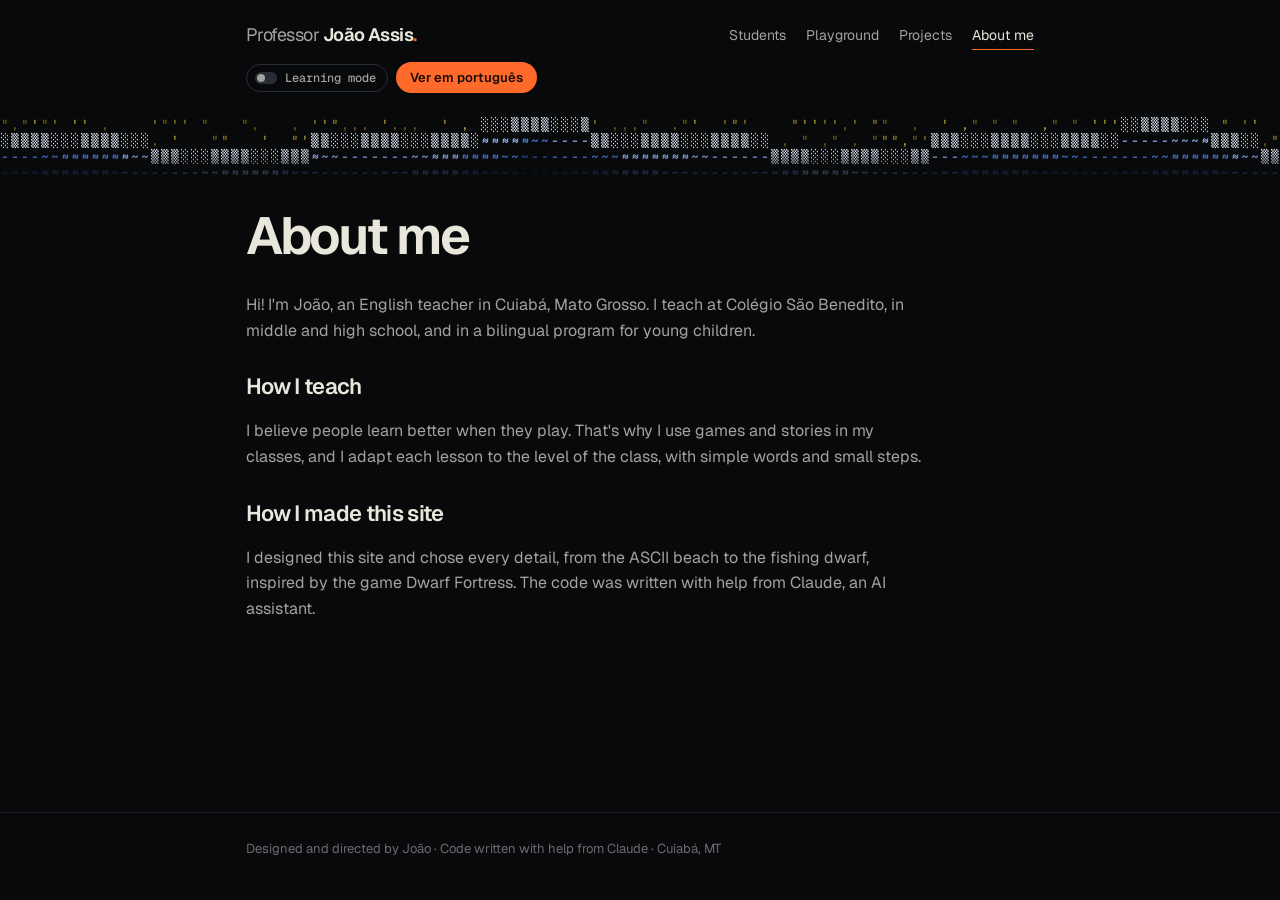
==== about/index.html @ b0049478 "First version of the site: home scene, students hub and Colégio São Benedito materials page Co-Autho" ====
<!doctype html>
<html lang="en">
<head>
<meta charset="utf-8">
<meta name="viewport" content="width=device-width, initial-scale=1, viewport-fit=cover">
<title data-pt="Sobre mim · Professor João Assis">About me · Professor João Assis</title>
<meta name="description" content="Who I am and how I teach.">
<meta name="theme-color" content="#08090b">
<meta property="og:title" content="About me · Professor João Assis">
<meta property="og:description" content="Who I am and how I teach.">
<link rel="icon" href="../assets/favicon.svg" type="image/svg+xml">
<script>try{if(localStorage.getItem('joao-lang')==='pt'){document.documentElement.classList.add('pt-wait');setTimeout(function(){document.documentElement.classList.remove('pt-wait')},1500)}}catch(e){}</script>
<link rel="preconnect" href="https://fonts.googleapis.com">
<link rel="preconnect" href="https://fonts.gstatic.com" crossorigin>
<link rel="stylesheet" href="https://fonts.googleapis.com/css2?family=Geist:wght@300..700&family=Geist+Mono:wght@400;500&display=swap">
<link rel="stylesheet" href="../assets/site.css">
</head>
<body>
<a class="skip" href="#main" data-pt="Pular para o conteúdo">Skip to content</a>
<div class="wrap">
  <header class="bar">
    <a class="mark" href="../" aria-label="Professor João Assis, home" data-pt-aria="Professor João Assis, início"><span class="pre">Professor</span> João Assis<span class="dot">.</span></a>
    <nav aria-label="Main" data-pt-aria="Principal">
      <a href="../students/" data-pt="Alunos">Students</a>
      <a href="../playground/" data-pt="Playground">Playground</a>
      <a href="../projects/" data-pt="Projetos">Projects</a>
      <a href="../about/" data-pt="Sobre mim" aria-current="page">About me</a>
    </nav>
    <div class="lang">
      <button type="button" class="learn-btn" id="learnBtn" aria-pressed="false" title="Underline harder words and show them in Portuguese"><i></i>Learning mode</button>
      <button type="button" class="lang-btn" id="langBtn" lang="pt-BR">Ver em português</button>
    </div>
  </header>
  <p class="learn-hint">Learning mode is on: tap or point at the underlined words to see them in Portuguese.</p>
</div>
<div class="wave" aria-hidden="true"><canvas></canvas></div>

<main class="wrap page" id="main">
  <div class="page-head">
    <h1 data-pt="Sobre mim">About me</h1>
  </div>
  <div class="prose">
    <p data-pt="Oi! Eu sou o João, professor de inglês em Cuiabá, Mato Grosso. Dou aula no Colégio São Benedito, para o Fundamental II e o Ensino Médio, e num programa bilíngue para crianças pequenas.">Hi! I'm João, an English teacher in Cuiabá, Mato Grosso. I teach at Colégio São Benedito, in middle and high school, and in a <span class="lw" data-tr="bilíngue">bilingual</span> program for young children.</p>
    <h2 data-pt="Como eu ensino">How I teach</h2>
    <p data-pt="Eu acredito que a gente aprende melhor brincando. Por isso uso jogos e histórias nas aulas e adapto o conteúdo ao nível de cada turma, com palavras simples e passos pequenos.">I <span class="lw" data-tr="acredito">believe</span> people learn better when they play. That's why I use games and stories in my classes, and I <span class="lw" data-tr="adapto">adapt</span> each lesson to the level of the class, with simple words and small steps.</p>
    <h2 data-pt="Como eu fiz este site">How I made this site</h2>
    <p data-pt="Eu desenhei este site e decidi cada detalhe, da praia em ASCII ao anão pescador, inspirado no jogo Dwarf Fortress. O código foi escrito com a ajuda do Claude, um assistente de inteligência artificial.">I <span class="lw" data-tr="projetei">designed</span> this site and chose every <span class="lw" data-tr="detalhe">detail</span>, from the ASCII beach to the fishing dwarf, <span class="lw" data-tr="inspirado">inspired</span> by the game Dwarf Fortress. The code was written with help from Claude, an AI <span class="lw" data-tr="assistente">assistant</span>.</p>
  </div>
</main>

<footer class="site"><div class="wrap">
  <span data-pt="Criado e dirigido por João · Código escrito com ajuda do Claude · Cuiabá, MT">Designed and directed by João · Code written with help from Claude · Cuiabá, MT</span>
</div></footer>
<script src="../assets/site.js"></script>
</body>
</html>
---- assets/site.css ----
/* João · shared styles. Calm sans-serif on near-black, one orange accent, ASCII water as the signature. */
:root{
  --void:#08090b;
  --panel:#0f1115;
  --ink:#e9e6dc;
  --soft:#a3a39d;
  --dim:#6b6c70;
  --line:#1c1e23;
  --line-2:#2a2d33;
  --water:#5a8ae6;
  --sand:#c4a838;
  --magma:#ff6a2b;
  --magma-ink:#1a0c04;
  --f-sans:"Geist","Helvetica Neue",Arial,system-ui,sans-serif;
  --f-mono:"Geist Mono",ui-monospace,Menlo,Consolas,monospace;
  --ease:cubic-bezier(.2,.7,.2,1);
  color-scheme:dark;
}
*,*::before,*::after{box-sizing:border-box}
html{-webkit-text-size-adjust:100%}
html,body{background:var(--void);color:var(--ink);margin:0}
body{font-family:var(--f-sans);font-size:16px;line-height:1.6;-webkit-font-smoothing:antialiased;-moz-osx-font-smoothing:grayscale;text-rendering:optimizeLegibility;min-height:100vh;display:flex;flex-direction:column}
.pt-wait body{visibility:hidden}
img{max-width:100%}
a{color:inherit;text-decoration:none}
:focus-visible{outline:2px solid var(--magma);outline-offset:3px;border-radius:2px}
[hidden]{display:none!important}
.wrap{width:100%;max-width:820px;margin:0 auto;padding-left:max(16px,env(safe-area-inset-left,0px));padding-right:max(16px,env(safe-area-inset-right,0px))}
.skip{position:absolute;left:12px;top:-60px;z-index:60;background:var(--ink);color:var(--void);padding:8px 14px;border-radius:999px;font-size:14px}
.skip:focus{top:12px}

/* header */
.bar{display:flex;flex-wrap:wrap;align-items:center;gap:12px 26px;padding-block:20px}
.mark{font-weight:650;font-size:18px;letter-spacing:-.03em;margin-right:auto}
.mark .dot{color:var(--magma)}
.mark .pre{color:var(--soft);font-weight:400}
.bar nav{display:flex;flex-wrap:wrap;gap:6px 20px;font-size:14px}
.bar nav a{color:var(--soft);transition:color .25s var(--ease);padding-block:4px}
.bar nav a:hover,.bar nav a[aria-current="page"]{color:var(--ink)}
.bar nav a[aria-current="page"]{box-shadow:inset 0 -1px 0 var(--magma)}
.lang{display:flex;align-items:center;gap:8px}
.lang-btn{font:600 13px/1 var(--f-sans);color:var(--magma-ink);background:var(--magma);border:0;border-radius:999px;padding:9px 14px;cursor:pointer;transition:transform .25s var(--ease),background .25s var(--ease);white-space:nowrap}
.lang-btn:hover{background:#ff8247;transform:translateY(-1px)}
.learn-btn{display:inline-flex;align-items:center;gap:8px;font:500 12px/1 var(--f-mono);color:var(--soft);background:none;border:1px solid var(--line-2);border-radius:999px;padding:7px 11px 7px 8px;cursor:pointer;transition:color .25s var(--ease),border-color .25s var(--ease);white-space:nowrap}
.learn-btn:hover{color:var(--ink);border-color:#3a3d44}
.learn-btn i{width:22px;height:12px;border-radius:999px;background:var(--line-2);position:relative;transition:background .25s var(--ease)}
.learn-btn i::after{content:"";position:absolute;top:2px;left:2px;width:8px;height:8px;border-radius:50%;background:var(--soft);transition:transform .25s var(--ease),background .25s var(--ease)}
.learn-btn[aria-pressed="true"]{color:var(--ink);border-color:#2d3f63}
.learn-btn[aria-pressed="true"] i{background:#2d4b86}
.learn-btn[aria-pressed="true"] i::after{transform:translateX(10px);background:#cfe0ff}
.learn-hint{display:none;margin:-6px 0 0;padding:8px 12px;border-radius:8px;background:#101826;border:1px solid #1d2b45;font-size:13px;color:#b9c9e6}
body.learning .learn-hint{display:block}

/* learning mode: dotted words with a translation bubble */
.lw{position:relative}
body.learning .lw{text-decoration:underline dotted var(--water);text-decoration-thickness:1.5px;text-underline-offset:4px;cursor:help;border-radius:2px}
body.learning .lw:hover::after,body.learning .lw:focus::after{content:attr(data-tr);position:absolute;left:50%;bottom:calc(100% + 6px);transform:translateX(-50%);z-index:30;background:#e9e6dc;color:#14161a;font:500 13px/1.3 var(--f-sans);letter-spacing:0;padding:5px 9px;border-radius:6px;white-space:nowrap;pointer-events:none;box-shadow:0 6px 18px rgba(0,0,0,.45)}
body.learning .lw:hover,body.learning .lw:focus{color:var(--ink);background:rgba(90,138,230,.14);outline:none}

/* shared bits */
.kicker{font-family:var(--f-mono);font-size:12px;letter-spacing:.08em;text-transform:uppercase;color:var(--dim);margin:0 0 6px;font-weight:400}
.chip{font-family:var(--f-mono);font-size:11px;letter-spacing:.06em;text-transform:uppercase;color:var(--dim);white-space:nowrap}
.chip::before{content:"";display:inline-block;width:6px;height:6px;border-radius:50%;margin-right:6px;vertical-align:1px;background:var(--c,var(--dim))}
.chip.game{--c:var(--magma)} .chip.map{--c:var(--sand)} .chip.tool{--c:var(--water)}
.btn{display:inline-flex;align-items:center;justify-content:center;gap:8px;font:500 14px/1 var(--f-sans);color:var(--ink);background:none;border:1px solid var(--line-2);border-radius:999px;padding:10px 16px;cursor:pointer;transition:border-color .25s var(--ease),background .25s var(--ease),transform .25s var(--ease);white-space:nowrap}
.btn:hover{border-color:#41454d;transform:translateY(-1px)}
.btn.primary{background:var(--ink);color:var(--void);border-color:var(--ink)}
.btn.primary:hover{background:#fff}
.btn svg{width:15px;height:15px;flex:none}

/* inner pages */
.wave{position:relative;height:64px;margin-top:4px}
.wave canvas{position:absolute;inset:0;width:100%;height:100%;display:block}
.wave::after{content:"";position:absolute;inset:auto 0 0;height:28px;background:linear-gradient(to bottom,rgba(8,9,11,0),var(--void));pointer-events:none}
main{flex:1}
.page{padding-block:28px 56px;display:grid;gap:28px;align-content:start}
.crumbs{font:400 13px var(--f-mono);color:var(--dim);display:flex;flex-wrap:wrap;gap:8px}
.crumbs a{color:var(--soft)}
.crumbs a:hover{color:var(--ink)}
.page-head{display:grid;gap:12px}
.page-head h1{font-weight:650;font-size:clamp(32px,6vw,52px);line-height:1.05;letter-spacing:-.045em;margin:0;text-wrap:balance}
.page-head h1 span{color:var(--soft);font-weight:400}
.lead{margin:0;max-width:60ch;color:var(--soft);font-size:17px}
.prose{display:grid;gap:14px;max-width:62ch}
.prose p{margin:0;color:var(--soft)}
.prose h2{margin:12px 0 0;font-size:22px;font-weight:600;letter-spacing:-.03em;color:var(--ink)}

/* list rows shared by home and hubs */
.index{list-style:none;margin:0;padding:0;display:grid}
.index a{display:grid;grid-template-columns:minmax(0,13rem) minmax(0,1fr) auto;align-items:baseline;gap:6px 24px;padding:20px 0;border-top:1px solid var(--line)}
.index li:last-child a{border-bottom:1px solid var(--line)}
.index strong{font-size:22px;font-weight:600;letter-spacing:-.03em;transition:color .3s var(--ease)}
.index span{color:var(--soft)}
.index .arw{color:var(--dim);transition:transform .35s var(--ease),color .3s var(--ease)}
.index a:hover strong,.index a:focus-visible strong{color:var(--magma)}
.index a:hover .arw{transform:translateX(4px);color:var(--magma)}

.cards{list-style:none;margin:0;padding:0;display:grid;grid-template-columns:repeat(2,minmax(0,1fr));gap:14px}
.cards>li{display:grid;align-content:start;gap:8px;padding:18px;border:1px solid var(--line);border-radius:10px;transition:border-color .3s var(--ease),transform .35s var(--ease)}
.cards>li:hover{border-color:#34373e;transform:translateY(-2px)}
.cards .top{display:flex;justify-content:space-between;align-items:center;gap:12px}
.cards h3{margin:0;font-size:17px;font-weight:600;letter-spacing:-.02em}
.cards p{margin:0;color:var(--soft);font-size:15px}
.cards a.more{color:var(--water);font-size:14px}
.cards a.more:hover{color:var(--ink)}

footer.site{border-top:1px solid var(--line);margin-top:auto}
footer.site .wrap{display:flex;flex-wrap:wrap;justify-content:space-between;align-items:center;gap:8px 20px;padding-block:26px 40px;font-size:13px;color:var(--dim)}
footer.site button{font:inherit;color:var(--soft);background:none;border:1px solid var(--line);padding:5px 12px;border-radius:999px;cursor:pointer;transition:color .25s var(--ease),border-color .25s var(--ease)}
footer.site button:hover{color:var(--ink);border-color:#3a3d44}

@media (max-width:620px){
  .bar{gap:12px 18px}
  .mark .pre{display:none}
  .bar nav{order:3;width:100%;gap:4px 18px}
  .index a{grid-template-columns:minmax(0,1fr) auto}
  .index a>strong{grid-column:1;grid-row:1}
  .index a>.arw{grid-column:2;grid-row:1}
  .index a>span{grid-column:1/-1;grid-row:2}
  .cards{grid-template-columns:minmax(0,1fr)}
}
@media (prefers-reduced-motion:reduce){*{transition:none!important;animation:none!important}}
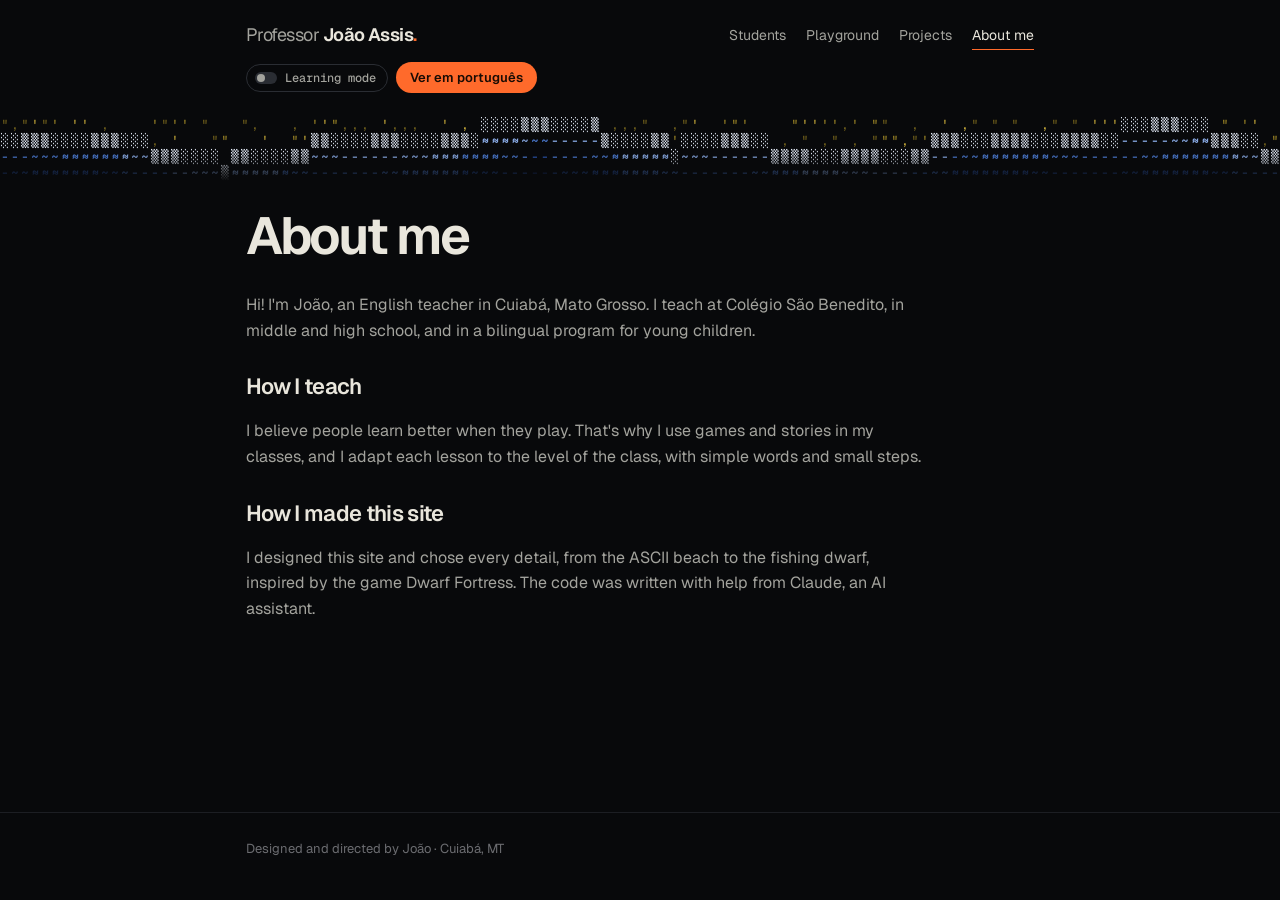
==== commit d0cdc671: "Footer: credit João only" ====
--- a/about/index.html
+++ b/about/index.html
@@ -49,7 +49,7 @@
 </main>
 
 <footer class="site"><div class="wrap">
-  <span data-pt="Criado e dirigido por João · Código escrito com ajuda do Claude · Cuiabá, MT">Designed and directed by João · Code written with help from Claude · Cuiabá, MT</span>
+  <span data-pt="Criado e dirigido por João · Cuiabá, MT">Designed and directed by João · Cuiabá, MT</span>
 </div></footer>
 <script src="../assets/site.js"></script>
 </body>
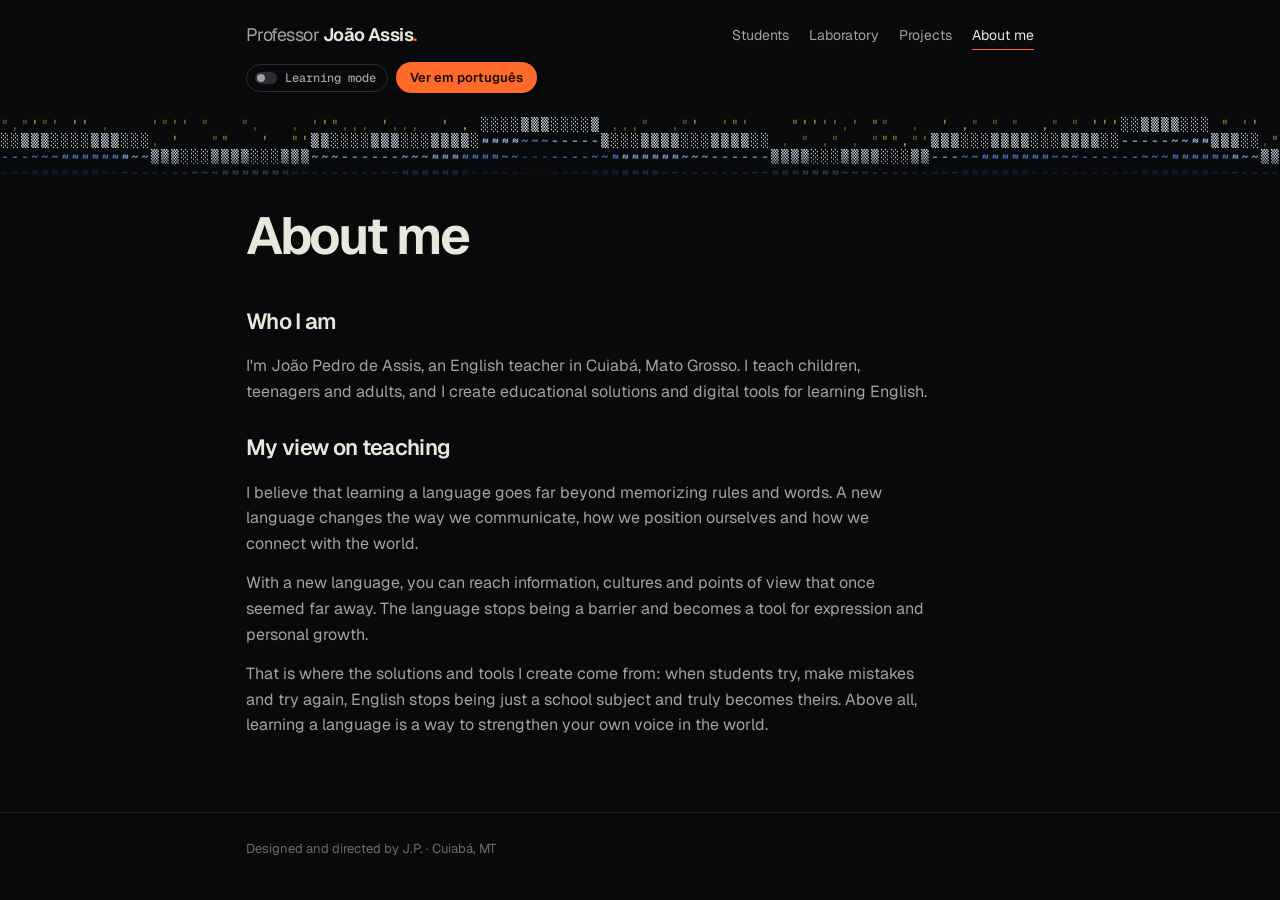
==== commit 13dedbf8: "Laboratory with Verbie, new About page and footer" ====
--- a/about/index.html
+++ b/about/index.html
@@ -22,7 +22,7 @@
     <a class="mark" href="../" aria-label="Professor João Assis, home" data-pt-aria="Professor João Assis, início"><span class="pre">Professor</span> João Assis<span class="dot">.</span></a>
     <nav aria-label="Main" data-pt-aria="Principal">
       <a href="../students/" data-pt="Alunos">Students</a>
-      <a href="../playground/" data-pt="Playground">Playground</a>
+      <a href="../laboratory/" data-pt="Laboratório">Laboratory</a>
       <a href="../projects/" data-pt="Projetos">Projects</a>
       <a href="../about/" data-pt="Sobre mim" aria-current="page">About me</a>
     </nav>
@@ -40,16 +40,17 @@
     <h1 data-pt="Sobre mim">About me</h1>
   </div>
   <div class="prose">
-    <p data-pt="Oi! Eu sou o João, professor de inglês em Cuiabá, Mato Grosso. Dou aula no Colégio São Benedito, para o Fundamental II e o Ensino Médio, e num programa bilíngue para crianças pequenas.">Hi! I'm João, an English teacher in Cuiabá, Mato Grosso. I teach at Colégio São Benedito, in middle and high school, and in a <span class="lw" data-tr="bilíngue">bilingual</span> program for young children.</p>
-    <h2 data-pt="Como eu ensino">How I teach</h2>
-    <p data-pt="Eu acredito que a gente aprende melhor brincando. Por isso uso jogos e histórias nas aulas e adapto o conteúdo ao nível de cada turma, com palavras simples e passos pequenos.">I <span class="lw" data-tr="acredito">believe</span> people learn better when they play. That's why I use games and stories in my classes, and I <span class="lw" data-tr="adapto">adapt</span> each lesson to the level of the class, with simple words and small steps.</p>
-    <h2 data-pt="Como eu fiz este site">How I made this site</h2>
-    <p data-pt="Eu desenhei este site e decidi cada detalhe, da praia em ASCII ao anão pescador, inspirado no jogo Dwarf Fortress. O código foi escrito com a ajuda do Claude, um assistente de inteligência artificial.">I <span class="lw" data-tr="projetei">designed</span> this site and chose every <span class="lw" data-tr="detalhe">detail</span>, from the ASCII beach to the fishing dwarf, <span class="lw" data-tr="inspirado">inspired</span> by the game Dwarf Fortress. The code was written with help from Claude, an AI <span class="lw" data-tr="assistente">assistant</span>.</p>
+    <h2 data-pt="Quem eu sou">Who I am</h2>
+    <p data-pt="Sou João Pedro de Assis, professor de inglês em Cuiabá, Mato Grosso. Leciono para crianças, adolescentes e adultos e desenvolvo soluções educacionais e ferramentas digitais voltadas ao aprendizado do idioma.">I'm João Pedro de Assis, an English teacher in Cuiabá, Mato Grosso. I teach children, <span class="lw" data-tr="adolescentes">teenagers</span> and <span class="lw" data-tr="adultos">adults</span>, and I <span class="lw" data-tr="crio, desenvolvo">create</span> educational <span class="lw" data-tr="soluções">solutions</span> and digital <span class="lw" data-tr="ferramentas">tools</span> for learning English.</p>
+    <h2 data-pt="Minha visão de ensino">My view on teaching</h2>
+    <p data-pt="Acredito que o estudo de uma língua vai muito além da memorização de regras ou palavras. Aprender um novo idioma é um processo de emancipação: amplia a forma como nos comunicamos, nos posicionamos e nos relacionamos com o mundo.">I <span class="lw" data-tr="acredito">believe</span> that learning a language goes far beyond <span class="lw" data-tr="decorar, memorizar">memorizing</span> <span class="lw" data-tr="regras">rules</span> and words. A new language changes the way we communicate, how we position ourselves and how we <span class="lw" data-tr="nos relacionamos">connect</span> with the world.</p>
+    <p data-pt="Ao desenvolver um novo idioma, o aluno conquista acesso a informações, culturas e perspectivas que antes pareciam distantes. A língua deixa de ser uma barreira e passa a ser uma ferramenta de expressão e de crescimento pessoal.">With a new language, you can <span class="lw" data-tr="alcançar, acessar">reach</span> information, cultures and <span class="lw" data-tr="pontos de vista">points of view</span> that once seemed far away. The language stops being a <span class="lw" data-tr="barreira">barrier</span> and becomes a tool for expression and personal <span class="lw" data-tr="crescimento">growth</span>.</p>
+    <p data-pt="É dessa convicção que nascem as soluções e ferramentas que desenvolvo: quando o aluno experimenta, erra e tenta novamente, o idioma deixa de ser conteúdo escolar e passa a ser, de fato, seu. Estudar línguas é, acima de tudo, um caminho para fortalecer a própria voz no mundo.">That is where the solutions and tools I create come from: when students try, make <span class="lw" data-tr="erros">mistakes</span> and try again, English stops being just a school subject and <span class="lw" data-tr="de fato">truly</span> becomes theirs. Above all, learning a language is a way to <span class="lw" data-tr="fortalecer">strengthen</span> your own voice in the world.</p>
   </div>
 </main>
 
 <footer class="site"><div class="wrap">
-  <span data-pt="Criado e dirigido por João · Cuiabá, MT">Designed and directed by João · Cuiabá, MT</span>
+  <span data-pt="Criado e dirigido por J.P. · Cuiabá, MT">Designed and directed by J.P. · Cuiabá, MT</span>
 </div></footer>
 <script src="../assets/site.js"></script>
 </body>
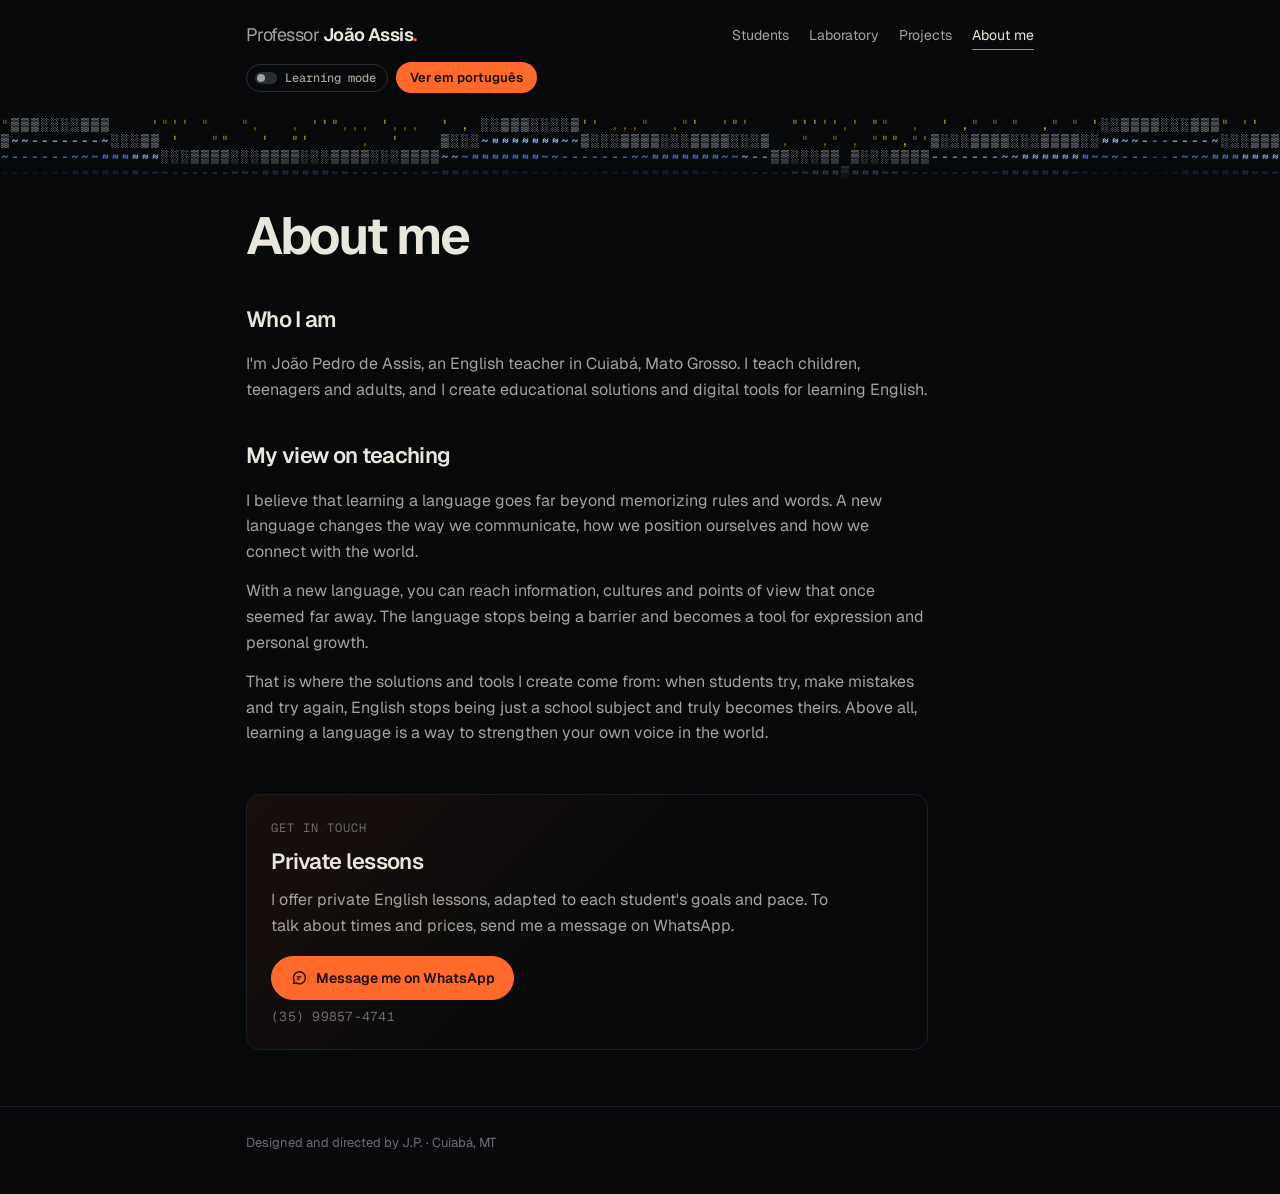
==== commit 46c1c993: "Add 'Get in touch' section with WhatsApp button on home and About Co-Authored-By: Claude Opus 5.5 <n" ====
--- a/about/index.html
+++ b/about/index.html
@@ -47,6 +47,17 @@
     <p data-pt="Ao desenvolver um novo idioma, o aluno conquista acesso a informações, culturas e perspectivas que antes pareciam distantes. A língua deixa de ser uma barreira e passa a ser uma ferramenta de expressão e de crescimento pessoal.">With a new language, you can <span class="lw" data-tr="alcançar, acessar">reach</span> information, cultures and <span class="lw" data-tr="pontos de vista">points of view</span> that once seemed far away. The language stops being a <span class="lw" data-tr="barreira">barrier</span> and becomes a tool for expression and personal <span class="lw" data-tr="crescimento">growth</span>.</p>
     <p data-pt="É dessa convicção que nascem as soluções e ferramentas que desenvolvo: quando o aluno experimenta, erra e tenta novamente, o idioma deixa de ser conteúdo escolar e passa a ser, de fato, seu. Estudar línguas é, acima de tudo, um caminho para fortalecer a própria voz no mundo.">That is where the solutions and tools I create come from: when students try, make <span class="lw" data-tr="erros">mistakes</span> and try again, English stops being just a school subject and <span class="lw" data-tr="de fato">truly</span> becomes theirs. Above all, learning a language is a way to <span class="lw" data-tr="fortalecer">strengthen</span> your own voice in the world.</p>
   </div>
+  <section class="contact" aria-labelledby="k-contact">
+    <div>
+      <p class="kicker" id="k-contact" data-pt="Fale comigo">Get in touch</p>
+      <h2 data-pt="Aulas particulares"><span class="lw" data-tr="aulas particulares">Private lessons</span></h2>
+      <p data-pt="Ofereço aulas particulares de inglês, com conteúdo adaptado aos objetivos e ao ritmo de cada aluno. Para conversar sobre horários e valores, envie-me uma mensagem pelo WhatsApp.">I <span class="lw" data-tr="ofereço">offer</span> private English lessons, <span class="lw" data-tr="adaptadas">adapted</span> to each student's <span class="lw" data-tr="objetivos">goals</span> and <span class="lw" data-tr="ritmo">pace</span>. To talk about times and <span class="lw" data-tr="valores">prices</span>, send me a message on WhatsApp.</p>
+    </div>
+    <div class="contact-act">
+      <a class="btn wa" data-wa href="#" target="_blank" rel="noopener"><svg viewBox="0 0 24 24" fill="none" stroke="currentColor" stroke-width="1.8" stroke-linejoin="round" aria-hidden="true"><path d="M4.5 19.5l1.2-3.6A8 8 0 1 1 8.4 18.6z"/><path d="M9 10.5h6M9 13.5h4"/></svg><span data-pt="Chamar no WhatsApp">Message me on WhatsApp</span></a>
+      <span class="wa-num" data-wa-num></span>
+    </div>
+  </section>
 </main>
 
 <footer class="site"><div class="wrap">
--- a/assets/site.css
+++ b/assets/site.css
@@ -83,7 +83,8 @@
 .lead{margin:0;max-width:60ch;color:var(--soft);font-size:17px}
 .prose{display:grid;gap:14px;max-width:62ch}
 .prose p{margin:0;color:var(--soft)}
-.prose h2{margin:12px 0 0;font-size:22px;font-weight:600;letter-spacing:-.03em;color:var(--ink)}
+.prose h2{margin:22px 0 0;font-size:22px;font-weight:600;letter-spacing:-.03em;color:var(--ink)}
+.prose h2:first-child{margin-top:10px}
 
 /* list rows shared by home and hubs */
 .index{list-style:none;margin:0;padding:0;display:grid}
@@ -104,6 +105,17 @@
 .cards a.more{color:var(--water);font-size:14px}
 .cards a.more:hover{color:var(--ink)}
 
+.contact{display:grid;grid-template-columns:minmax(0,1fr) auto;align-items:end;gap:18px 32px;margin-top:44px;padding:24px;border:1px solid var(--line);border-radius:14px;background:linear-gradient(135deg,rgba(255,106,43,.07),rgba(255,106,43,0) 60%)}
+.contact h2{margin:0 0 8px;font-size:22px;font-weight:600;letter-spacing:-.03em}
+.contact p:not(.kicker){margin:0;color:var(--soft);max-width:52ch}
+.contact-act{display:grid;justify-items:center;gap:8px}
+.btn.wa{background:var(--magma);color:var(--magma-ink);border-color:var(--magma);font-weight:600;padding:12px 18px}
+.btn.wa:hover{background:#ff8247;border-color:#ff8247}
+.btn.wa svg{width:18px;height:18px}
+.wa-num{font:400 13px var(--f-mono);color:var(--dim);letter-spacing:.02em}
+.page .contact{margin-top:20px;max-width:62ch}
+.page .contact{grid-template-columns:minmax(0,1fr)}
+.page .contact-act{justify-items:start}
 footer.site{border-top:1px solid var(--line);margin-top:auto}
 footer.site .wrap{display:flex;flex-wrap:wrap;justify-content:space-between;align-items:center;gap:8px 20px;padding-block:26px 40px;font-size:13px;color:var(--dim)}
 footer.site button{font:inherit;color:var(--soft);background:none;border:1px solid var(--line);padding:5px 12px;border-radius:999px;cursor:pointer;transition:color .25s var(--ease),border-color .25s var(--ease)}
@@ -118,5 +130,7 @@
   .index a>.arw{grid-column:2;grid-row:1}
   .index a>span{grid-column:1/-1;grid-row:2}
   .cards{grid-template-columns:minmax(0,1fr)}
+  .contact{grid-template-columns:minmax(0,1fr);padding:20px}
+  .contact-act{justify-items:start}
 }
 @media (prefers-reduced-motion:reduce){*{transition:none!important;animation:none!important}}
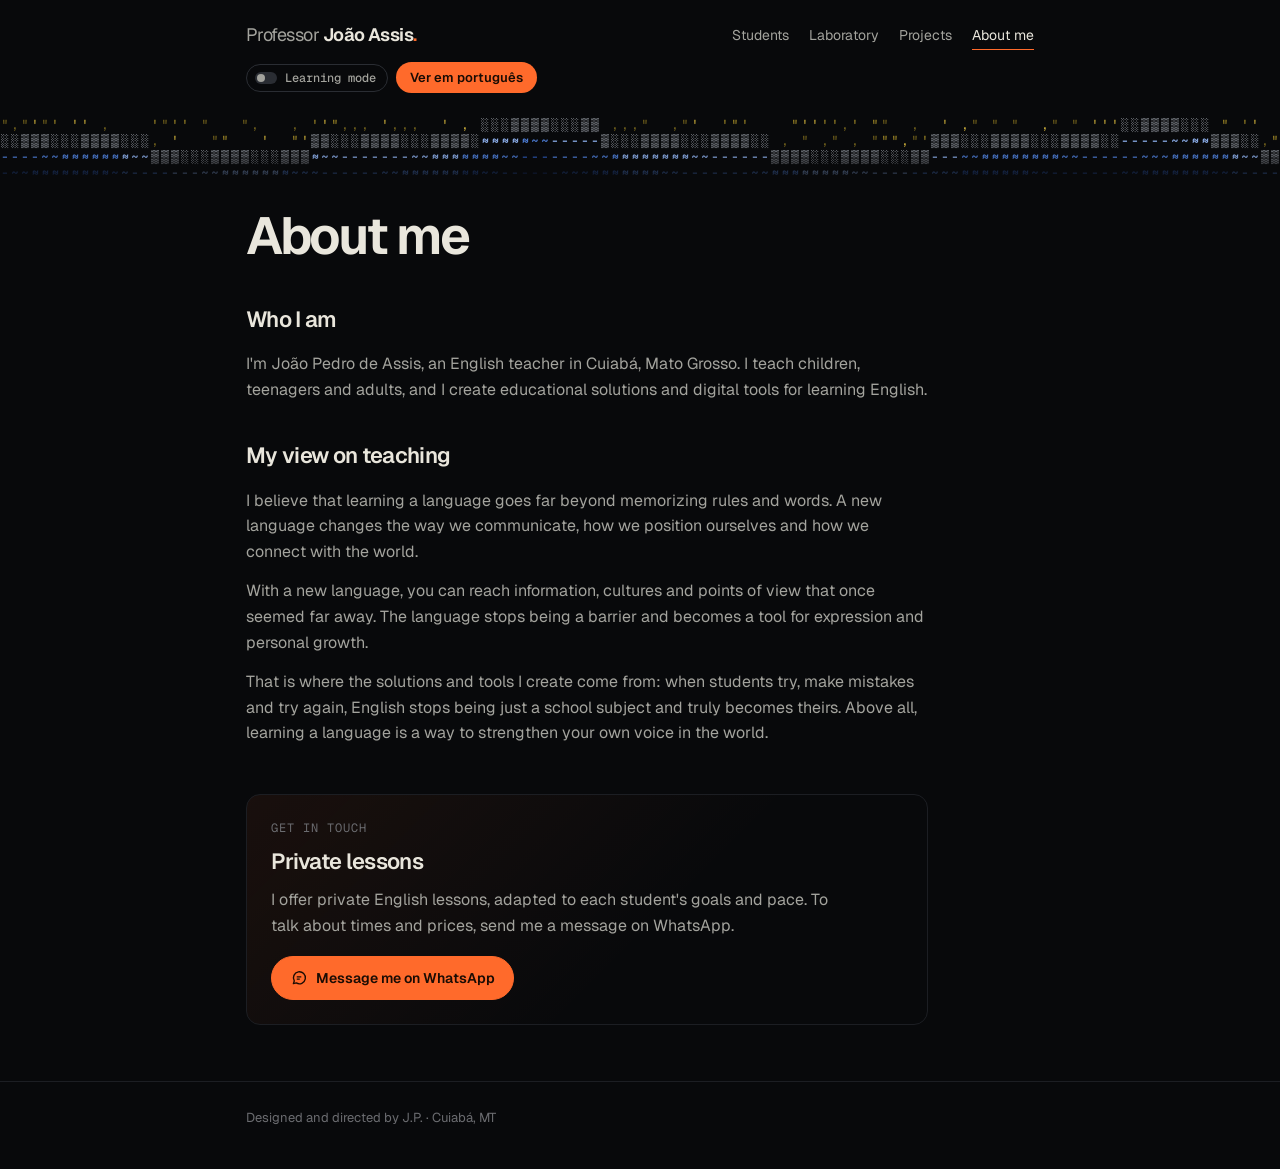
==== commit 094adac8: "Contact: hide the phone number, keep only the WhatsApp button Co-Authored-By: Claude Opus 5.5 <norep" ====
--- a/about/index.html
+++ b/about/index.html
@@ -55,7 +55,6 @@
     </div>
     <div class="contact-act">
       <a class="btn wa" data-wa href="#" target="_blank" rel="noopener"><svg viewBox="0 0 24 24" fill="none" stroke="currentColor" stroke-width="1.8" stroke-linejoin="round" aria-hidden="true"><path d="M4.5 19.5l1.2-3.6A8 8 0 1 1 8.4 18.6z"/><path d="M9 10.5h6M9 13.5h4"/></svg><span data-pt="Chamar no WhatsApp">Message me on WhatsApp</span></a>
-      <span class="wa-num" data-wa-num></span>
     </div>
   </section>
 </main>
--- a/assets/site.css
+++ b/assets/site.css
@@ -112,7 +112,6 @@
 .btn.wa{background:var(--magma);color:var(--magma-ink);border-color:var(--magma);font-weight:600;padding:12px 18px}
 .btn.wa:hover{background:#ff8247;border-color:#ff8247}
 .btn.wa svg{width:18px;height:18px}
-.wa-num{font:400 13px var(--f-mono);color:var(--dim);letter-spacing:.02em}
 .page .contact{margin-top:20px;max-width:62ch}
 .page .contact{grid-template-columns:minmax(0,1fr)}
 .page .contact-act{justify-items:start}
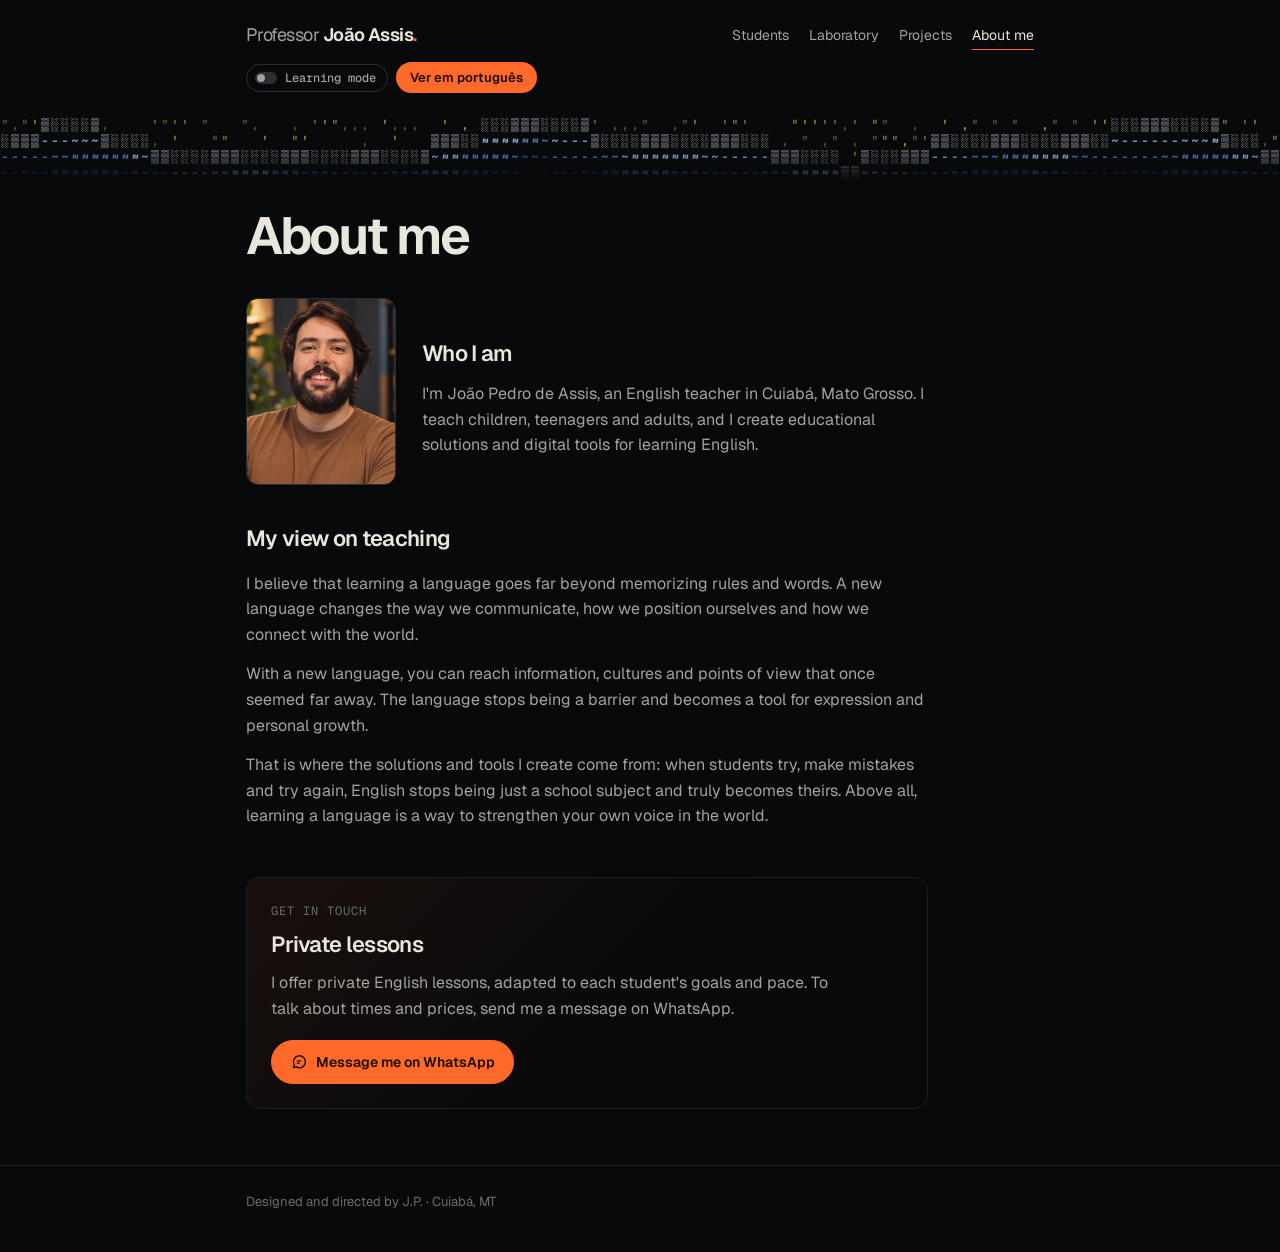
==== commit 9c4da251: "About: add photo Co-Authored-By: Claude Opus 5.5 <noreply@anthropic.com> Claude-Session: https://cla" ====
--- a/about/index.html
+++ b/about/index.html
@@ -40,8 +40,13 @@
     <h1 data-pt="Sobre mim">About me</h1>
   </div>
   <div class="prose">
-    <h2 data-pt="Quem eu sou">Who I am</h2>
+    <div class="me">
+      <img src="img/joao.webp" width="480" height="600" alt="João Pedro de Assis" loading="eager" decoding="async">
+      <div>
+      <h2 data-pt="Quem eu sou">Who I am</h2>
     <p data-pt="Sou João Pedro de Assis, professor de inglês em Cuiabá, Mato Grosso. Leciono para crianças, adolescentes e adultos e desenvolvo soluções educacionais e ferramentas digitais voltadas ao aprendizado do idioma.">I'm João Pedro de Assis, an English teacher in Cuiabá, Mato Grosso. I teach children, <span class="lw" data-tr="adolescentes">teenagers</span> and <span class="lw" data-tr="adultos">adults</span>, and I <span class="lw" data-tr="crio, desenvolvo">create</span> educational <span class="lw" data-tr="soluções">solutions</span> and digital <span class="lw" data-tr="ferramentas">tools</span> for learning English.</p>
+      </div>
+    </div>
     <h2 data-pt="Minha visão de ensino">My view on teaching</h2>
     <p data-pt="Acredito que o estudo de uma língua vai muito além da memorização de regras ou palavras. Aprender um novo idioma é um processo de emancipação: amplia a forma como nos comunicamos, nos posicionamos e nos relacionamos com o mundo.">I <span class="lw" data-tr="acredito">believe</span> that learning a language goes far beyond <span class="lw" data-tr="decorar, memorizar">memorizing</span> <span class="lw" data-tr="regras">rules</span> and words. A new language changes the way we communicate, how we position ourselves and how we <span class="lw" data-tr="nos relacionamos">connect</span> with the world.</p>
     <p data-pt="Ao desenvolver um novo idioma, o aluno conquista acesso a informações, culturas e perspectivas que antes pareciam distantes. A língua deixa de ser uma barreira e passa a ser uma ferramenta de expressão e de crescimento pessoal.">With a new language, you can <span class="lw" data-tr="alcançar, acessar">reach</span> information, cultures and <span class="lw" data-tr="pontos de vista">points of view</span> that once seemed far away. The language stops being a <span class="lw" data-tr="barreira">barrier</span> and becomes a tool for expression and personal <span class="lw" data-tr="crescimento">growth</span>.</p>
--- a/assets/site.css
+++ b/assets/site.css
@@ -86,6 +86,11 @@
 .prose h2{margin:22px 0 0;font-size:22px;font-weight:600;letter-spacing:-.03em;color:var(--ink)}
 .prose h2:first-child{margin-top:10px}
 
+.me{display:grid;grid-template-columns:150px minmax(0,1fr);gap:26px;align-items:center;margin-top:6px}
+.me img{width:150px;height:auto;aspect-ratio:4/5;object-fit:cover;border-radius:12px;border:1px solid var(--line-2);filter:saturate(.95);background:var(--panel)}
+.me h2{margin:0 0 10px}
+.me p{margin:0;color:var(--soft)}
+@media (max-width:620px){.me{grid-template-columns:minmax(0,1fr);gap:16px}.me img{width:128px}}
 /* list rows shared by home and hubs */
 .index{list-style:none;margin:0;padding:0;display:grid}
 .index a{display:grid;grid-template-columns:minmax(0,13rem) minmax(0,1fr) auto;align-items:baseline;gap:6px 24px;padding:20px 0;border-top:1px solid var(--line)}
@@ -123,7 +128,9 @@
 @media (max-width:620px){
   .bar{gap:12px 18px}
   .mark .pre{display:none}
-  .bar nav{order:3;width:100%;gap:4px 18px}
+  .bar nav{order:3;width:100%;gap:0 18px}
+  .bar nav a{padding-block:10px}
+  .crumbs a{padding-block:8px}
   .index a{grid-template-columns:minmax(0,1fr) auto}
   .index a>strong{grid-column:1;grid-row:1}
   .index a>.arw{grid-column:2;grid-row:1}
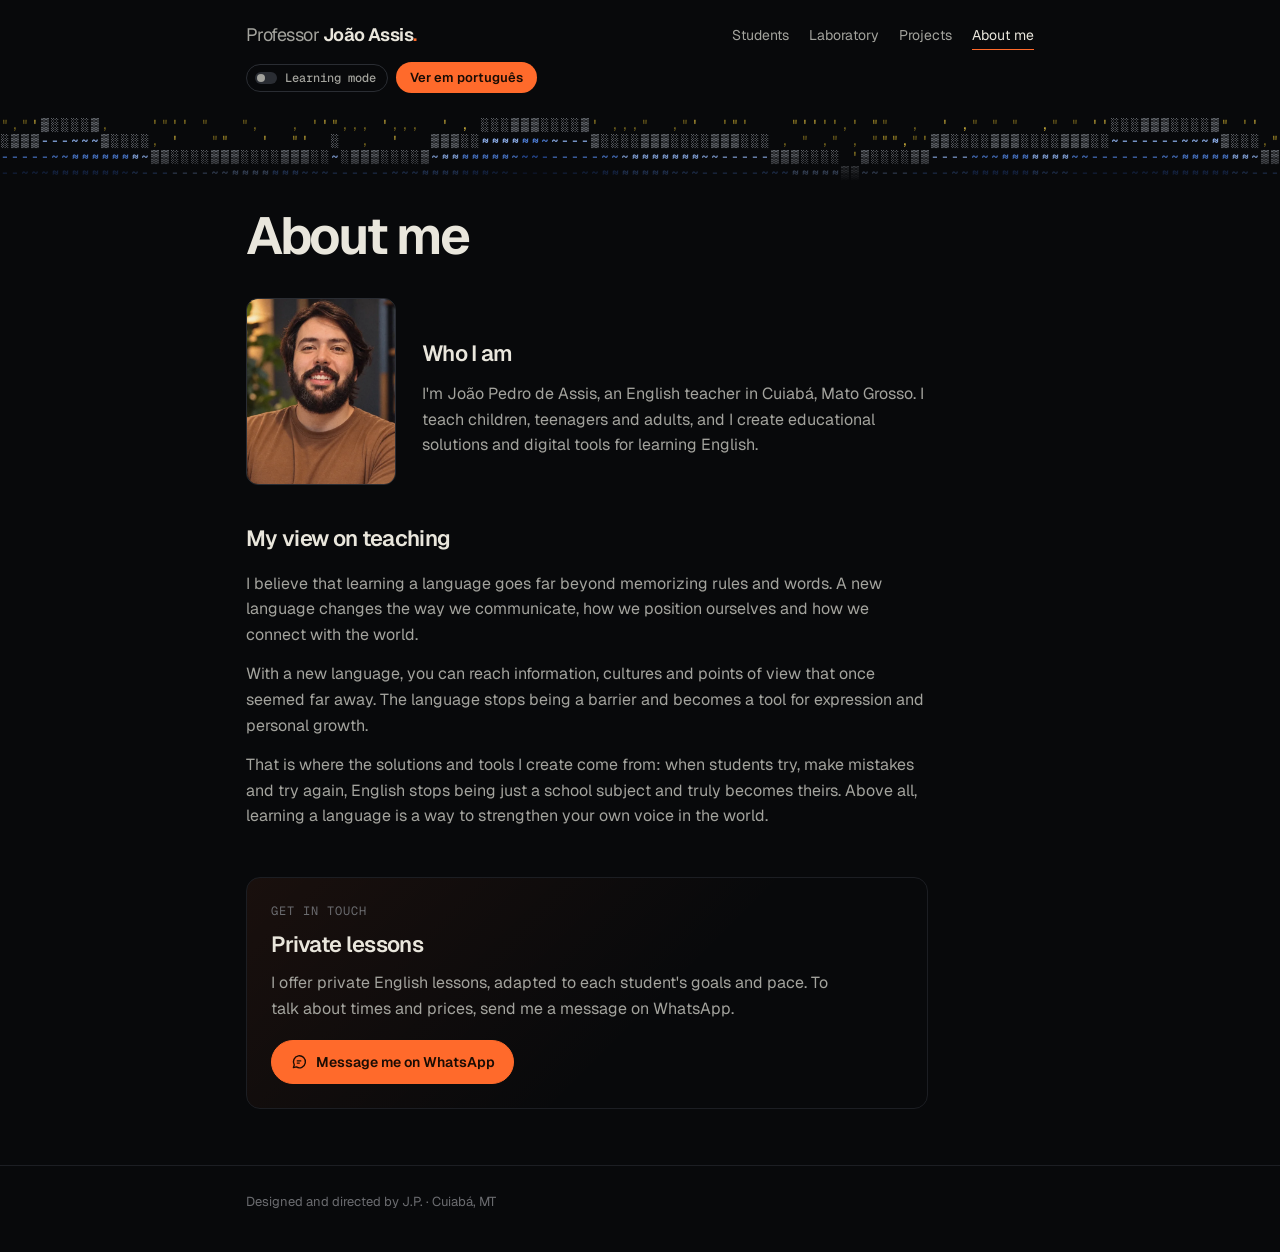
==== commit 237759f2: "Search: sitemap, robots.txt, canonical links, Portuguese descriptions, structured data and share ima" ====
--- a/about/index.html
+++ b/about/index.html
@@ -4,10 +4,19 @@
 <meta charset="utf-8">
 <meta name="viewport" content="width=device-width, initial-scale=1, viewport-fit=cover">
 <title data-pt="Sobre mim · Professor João Assis">About me · Professor João Assis</title>
-<meta name="description" content="Who I am and how I teach.">
+<meta name="description" content="Conheça João Pedro de Assis, professor de inglês em Cuiabá, e a sua visão de ensino. Aulas particulares pelo WhatsApp.">
 <meta name="theme-color" content="#08090b">
+<link rel="canonical" href="https://professorjoaoassis.github.io/about/">
+<meta property="og:url" content="https://professorjoaoassis.github.io/about/">
 <meta property="og:title" content="About me · Professor João Assis">
-<meta property="og:description" content="Who I am and how I teach.">
+<meta property="og:description" content="Conheça João Pedro de Assis, professor de inglês em Cuiabá, e a sua visão de ensino. Aulas particulares pelo WhatsApp.">
+<meta property="og:type" content="website">
+<meta property="og:site_name" content="Professor João Assis">
+<meta property="og:locale" content="pt_BR">
+<meta property="og:image" content="https://professorjoaoassis.github.io/assets/og.jpg">
+<meta property="og:image:width" content="600">
+<meta property="og:image:height" content="600">
+<meta name="twitter:card" content="summary">
 <link rel="icon" href="../assets/favicon.svg" type="image/svg+xml">
 <script>try{if(localStorage.getItem('joao-lang')==='pt'){document.documentElement.classList.add('pt-wait');setTimeout(function(){document.documentElement.classList.remove('pt-wait')},1500)}}catch(e){}</script>
 <link rel="preconnect" href="https://fonts.googleapis.com">
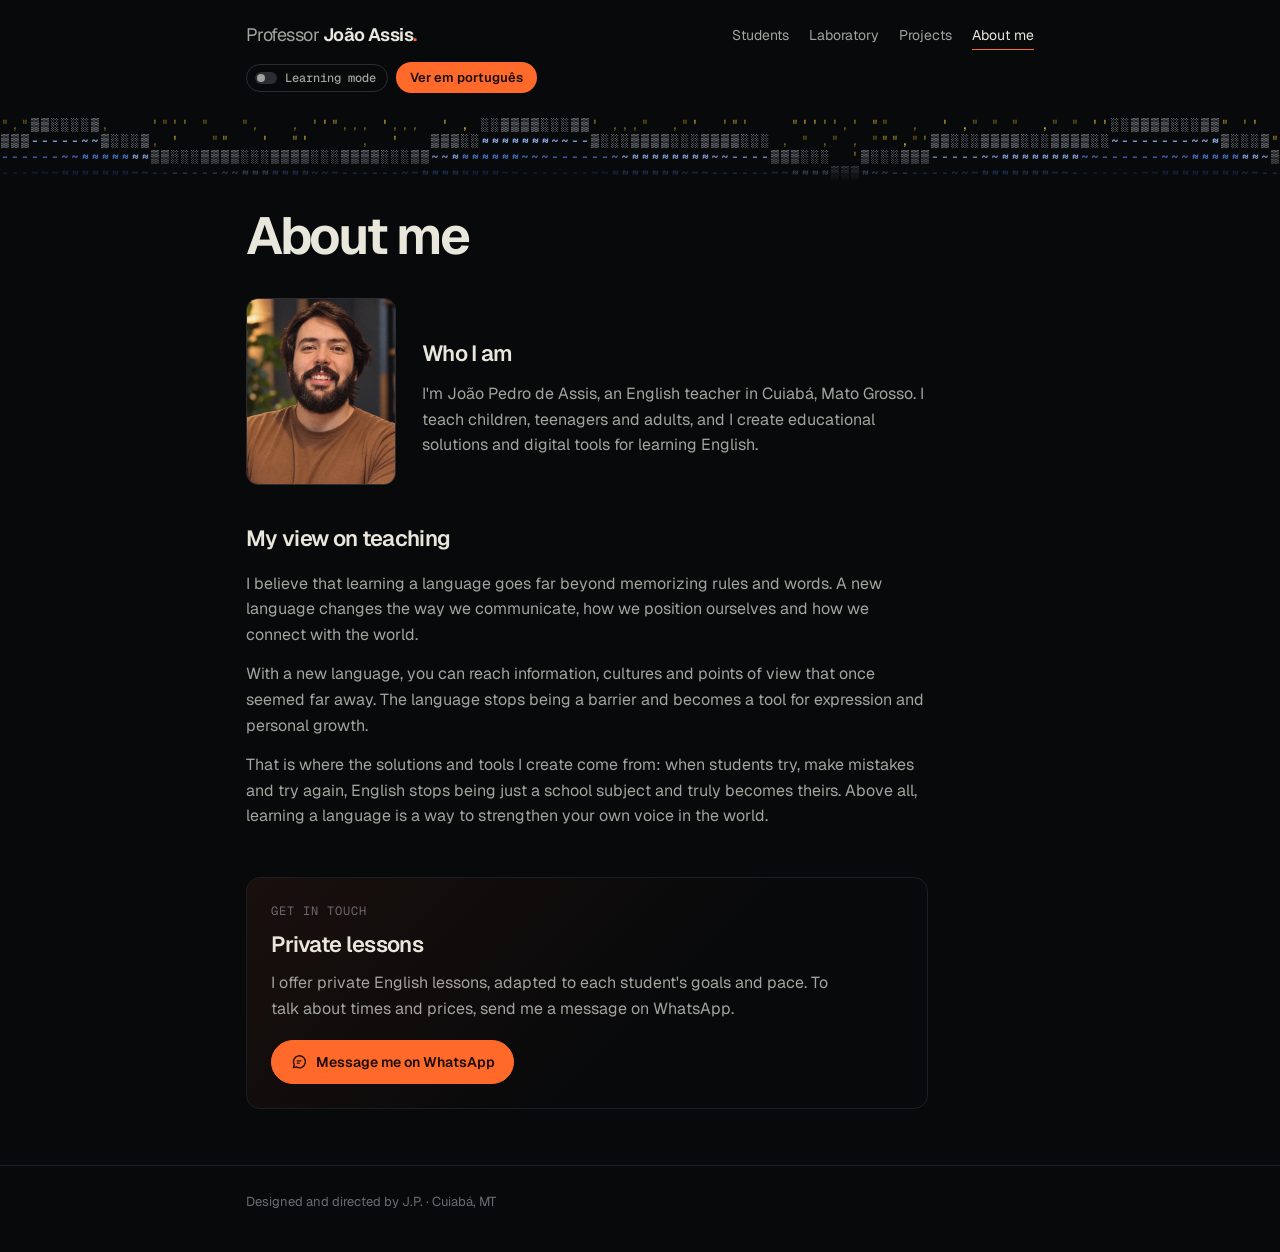
==== commit 1204d693: "Icons for Google and phones (ico, png, apple-touch, manifest) and WebSite site name Co-Authored-By: " ====
--- a/about/index.html
+++ b/about/index.html
@@ -17,7 +17,11 @@
 <meta property="og:image:width" content="600">
 <meta property="og:image:height" content="600">
 <meta name="twitter:card" content="summary">
+<link rel="icon" href="../favicon.ico" sizes="48x48">
 <link rel="icon" href="../assets/favicon.svg" type="image/svg+xml">
+<link rel="icon" href="../assets/icon-96.png" type="image/png" sizes="96x96">
+<link rel="apple-touch-icon" href="../apple-touch-icon.png">
+<link rel="manifest" href="../site.webmanifest">
 <script>try{if(localStorage.getItem('joao-lang')==='pt'){document.documentElement.classList.add('pt-wait');setTimeout(function(){document.documentElement.classList.remove('pt-wait')},1500)}}catch(e){}</script>
 <link rel="preconnect" href="https://fonts.googleapis.com">
 <link rel="preconnect" href="https://fonts.gstatic.com" crossorigin>
